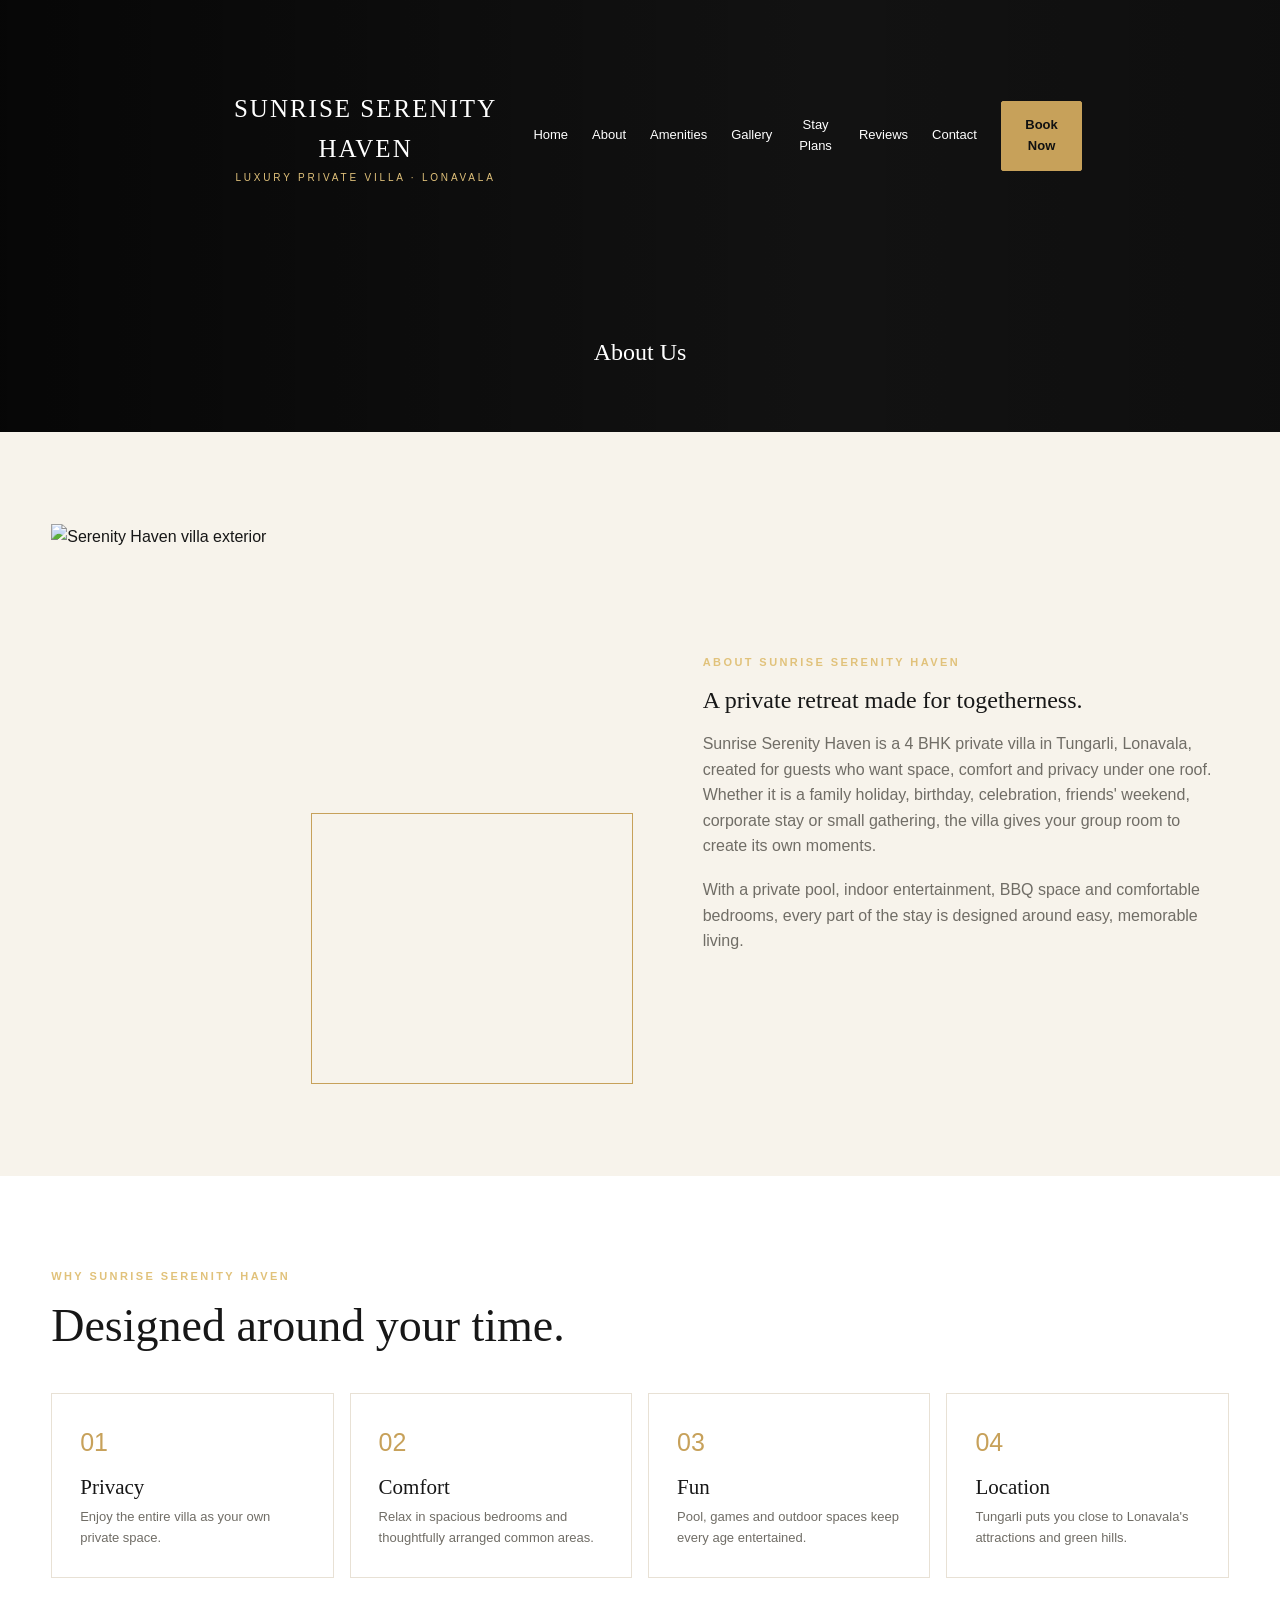
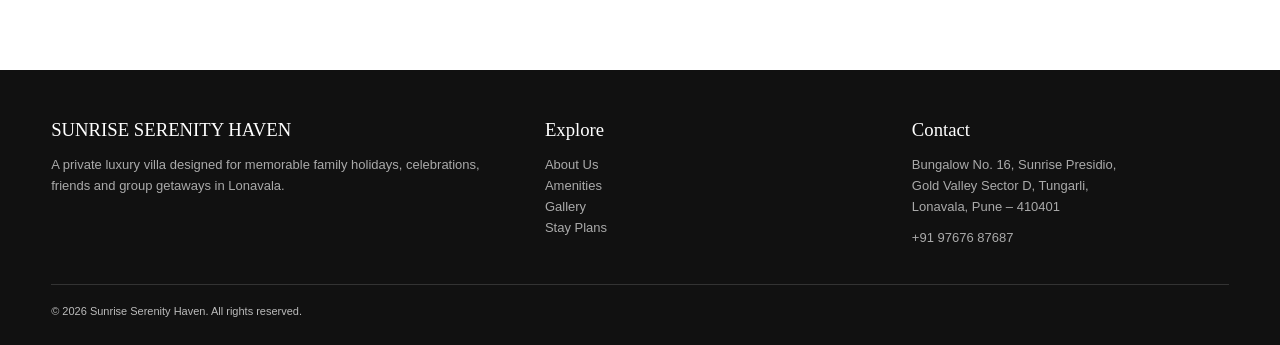
==== about.html @ 96540c73 "Add files via upload" ====
<!doctype html>
<html lang="en">

<head>
    <meta charset="utf-8">
    <meta name="viewport" content="width=device-width,initial-scale=1">
    <title>About Us |Sunrise Serenity Haven</title>
    <meta name="description" content="Serenity Haven — premium private villa in Tungarli, Lonavala.">
    <link rel="stylesheet" href="style.css">
</head>

<body>

    <section class="page-hero">

        <div class="nav">
            <div class="container nav-inner">

                <a class="logo" href="index.html">
                    SUNRISE SERENITY HAVEN
                    <small>LUXURY PRIVATE VILLA · LONAVALA</small>
                </a>

                <div class="menu">

                    <a href="index.html" class="">Home</a>

                    <a href="about.html" class="active">About</a>

                    <a href="amenities.html" class="">Amenities</a>

                    <a href="gallery.html" class="">Gallery</a>

                    <a href="plans.html" class="">Stay Plans</a>

                    <a href="reviews.html" class="">Reviews</a>

                    <a href="contact.html" class="">Contact</a>

                    <a class="btn" href="contact.html">Book Now</a>

                </div>

            </div>
        </div>

        <div>

            <!-- <div class="eyebrow">Serenity Haven</div> -->

            <h2>About Us</h2>

            <!-- <p>Private luxury stay in the heart of Lonavala</p> -->

        </div>

    </section>


    <section class="section">

        <div class="container grid2">

            <div class="photo-stack">

                <img src="assets/villa-exterior.jpeg" alt="Serenity Haven villa exterior">

            </div>

            <div>

                <div class="eyebrow">About Sunrise Serenity Haven</div>

                <h2>A private retreat made for togetherness.</h2>

                <p style="margin:18px 0;color:var(--muted)">
                    Sunrise Serenity Haven is a 4 BHK private villa in Tungarli, Lonavala,
                    created for guests who want space, comfort and privacy under one roof.
                    Whether it is a family holiday, birthday, celebration, friends'
                    weekend, corporate stay or small gathering, the villa gives your
                    group room to create its own moments.
                </p>

                <p style="color:var(--muted)">
                    With a private pool, indoor entertainment, BBQ space and comfortable
                    bedrooms, every part of the stay is designed around easy,
                    memorable living.
                </p>

            </div>

        </div>

    </section>


    <section class="section alt">

        <div class="container">

            <div class="section-head">

                <div>

                    <div class="eyebrow">Why Sunrise Serenity Haven</div>

                    <h2>Designed around your time.</h2>

                </div>

            </div>


            <div class="cards">

                <div class="card">

                    <div class="icon">01</div>

                    <h3>Privacy</h3>

                    <p>
                        Enjoy the entire villa as your own private space.
                    </p>

                </div>


                <div class="card">

                    <div class="icon">02</div>

                    <h3>Comfort</h3>

                    <p>
                        Relax in spacious bedrooms and thoughtfully arranged
                        common areas.
                    </p>

                </div>


                <div class="card">

                    <div class="icon">03</div>

                    <h3>Fun</h3>

                    <p>
                        Pool, games and outdoor spaces keep every age entertained.
                    </p>

                </div>


                <div class="card">

                    <div class="icon">04</div>

                    <h3>Location</h3>

                    <p>
                        Tungarli puts you close to Lonavala's attractions
                        and green hills.
                    </p>

                </div>

            </div>

        </div>

    </section>


    <footer class="footer">

        <div class="container footer-grid">

            <div>

                <h3>SUNRISE SERENITY HAVEN</h3>

                <p>
                    A private luxury villa designed for memorable family holidays,
                    celebrations, friends and group getaways in Lonavala.
                </p>

            </div>


            <div>

                <h3>Explore</h3>

                <p>

                    <a href="about.html">About Us</a>
                    <br>

                    <a href="amenities.html">Amenities</a>
                    <br>

                    <a href="gallery.html">Gallery</a>
                    <br>

                    <a href="plans.html">Stay Plans</a>

                </p>

            </div>


            <div>

                <h3>Contact</h3>

                <p>
                    Bungalow No. 16, Sunrise Presidio,
                    <br>
                    Gold Valley Sector D, Tungarli,
                    <br>
                    Lonavala, Pune – 410401
                </p>

                <p style="margin-top:10px">
                    +91 97676 87687
                </p>

            </div>

        </div>


        <div class="container copyright">

            © 2026 Sunrise Serenity Haven. All rights reserved.

        </div>

    </footer>


    <script src="script.js"></script>

</body>

</html>
---- style.css ----
:root {
    --ink: #171717;
    --cream: #f7f3eb;
    --gold: #c7a15a;
    --gold2: #e1c27b;
    --white: #fff;
    --muted: #706d66;
    --line: #ded8cc;
}

* {
    box-sizing: border-box;
    margin: 0;
    padding: 0;
}

html {
    scroll-behavior: smooth;
}

body {
    font-family: Inter, Arial, sans-serif;
    color: var(--ink);
    background: var(--cream);
    line-height: 1.6;
}

h1,
h2,
h3 {
    font-family: Georgia, 'Times New Roman', serif;
    font-weight: 500;
    line-height: 1.1;
}

a {
    text-decoration: none;
    color: inherit;
}

img {
    display: block;
    width: 100%;
    object-fit: cover;
}

.container {
    width: min(1180px, 92%);
    margin: auto;
}

/* =========================
   NAVIGATION
========================= */

.nav {
    position: absolute;
    z-index: 20;
    top: 0;
    left: 0;
    right: 0;
    color: white;
    padding: 22px 0;
}

.nav-inner {
    display: flex;
    align-items: center;
    justify-content: space-between;
}

.logo {
    font-family: Georgia, serif;
    font-size: 25px;
    letter-spacing: 0.08em;
}

.logo small {
    display: block;
    font: 10px Inter, sans-serif;
    letter-spacing: 0.28em;
    color: var(--gold2);
    margin-top: 3px;
}

.menu {
    display: flex;
    gap: 24px;
    align-items: center;
    font-size: 13px;
}

.menu a:hover {
    color: var(--gold2);
}

/* =========================
   BUTTONS
========================= */

.btn {
    display: inline-flex;
    align-items: center;
    justify-content: center;
    gap: 8px;
    padding: 13px 20px;
    border-radius: 2px;
    background: var(--gold);
    color: #111;
    font-weight: 700;
    font-size: 13px;
    border: 1px solid var(--gold);
    transition: 0.25s;
    cursor: pointer;
}

.btn:hover {
    background: var(--gold2);
    transform: translateY(-1px);
}

.btn.dark {
    background: #171717;
    color: #fff;
    border-color: #171717;
}

.btn.outline {
    background: transparent;
    color: inherit;
    border-color: currentColor;
}

/* =========================
   HERO SECTION
========================= */

.hero {
    min-height: 92vh;
    display: grid;
    place-items: center;
    position: relative;
    color: #fff;
    background: #222 url('assets/villa-exterior.jpeg') center / cover no-repeat;
}

.hero:after,
.page-hero:after {
    content: "";
    position: absolute;
    inset: 0;
    background: linear-gradient(
        90deg,
        rgba(0, 0, 0, 0.72),
        rgba(0, 0, 0, 0.22) 65%,
        rgba(0, 0, 0, 0.38)
    );
}

.hero-content {
    position: relative;
    z-index: 2;
    width: min(1180px, 92%);
    padding-top: 100px;
}

.eyebrow {
    text-transform: uppercase;
    letter-spacing: 0.22em;
    font-size: 11px;
    color: var(--gold2);
    font-weight: 700;
    margin-bottom: 15px;
}

.hero h1 {
    font-size: clamp(46px, 7vw, 86px);
    max-width: 760px;
}

.hero p {
    max-width: 610px;
    margin: 20px 0 28px;
    color: #eee;
    font-size: 17px;
}

.actions {
    display: flex;
    gap: 12px;
    flex-wrap: wrap;
}

/* =========================
   BOOKING BAR
========================= */

.booking-bar {
    position: relative;
    z-index: 4;
    margin: -46px auto 0;
    width: min(1000px, 90%);
    background: #fff;
    box-shadow: 0 18px 50px #0002;
    display: grid;
    grid-template-columns: repeat(3, 1fr) auto;
}

.booking-bar .field {
    padding: 18px 20px;
    border-right: 1px solid var(--line);
}

.field span {
    display: block;
    font-size: 10px;
    text-transform: uppercase;
    letter-spacing: 0.15em;
    color: var(--muted);
    font-weight: 700;
}

.field strong {
    display: block;
    margin-top: 4px;
    font-size: 14px;
}

/* =========================
   SECTIONS
========================= */

.section {
    padding: 92px 0;
}

.section.alt {
    background: #fff;
}

.section-head {
    display: flex;
    justify-content: space-between;
    gap: 30px;
    align-items: end;
    margin-bottom: 42px;
}

.section-head h2 {
    font-size: 46px;
}

.section-head p {
    max-width: 520px;
    color: var(--muted);
}

/* =========================
   TWO COLUMN
========================= */

.grid2 {
    display: grid;
    grid-template-columns: 1.05fr 0.95fr;
    gap: 70px;
    align-items: center;
}

.photo-stack {
    position: relative;
    padding: 0 40px 40px 0;
}

.photo-stack img {
    height: 520px;
    position: relative;
    z-index: 1;
}

.photo-stack:after {
    content: "";
    position: absolute;
    right: 0;
    bottom: 0;
    width: 55%;
    height: 48%;
    border: 1px solid var(--gold);
    z-index: 0;
}

/* =========================
   STATS
========================= */

.stats {
    display: grid;
    grid-template-columns: repeat(3, 1fr);
    gap: 1px;
    background: var(--line);
    margin-top: 28px;
}

.stat {
    background: #fff;
    padding: 24px;
    text-align: center;
}

.stat b {
    display: block;
    font: 34px Georgia;
}

.stat span {
    font-size: 11px;
    color: var(--muted);
    text-transform: uppercase;
    letter-spacing: 0.12em;
}

/* =========================
   CARDS
========================= */

.cards {
    display: grid;
    grid-template-columns: repeat(4, 1fr);
    gap: 16px;
}

.card {
    background: #fff;
    border: 1px solid #e8e1d5;
    padding: 28px;
    min-height: 180px;
}

.icon {
    font-size: 25px;
    color: var(--gold);
    margin-bottom: 14px;
}

.card h3 {
    font-size: 21px;
    margin-bottom: 8px;
}

.card p {
    font-size: 13px;
    color: var(--muted);
}

/* =========================
   GALLERY
========================= */

.gallery {
    display: grid;
    grid-template-columns: 1.2fr 0.8fr 0.8fr;
    grid-auto-rows: 260px;
    gap: 10px;
}

.gallery img {
    height: 100%;
}

.gallery .tall {
    grid-row: span 2;
}

.gallery .wide {
    grid-column: span 2;
}

/* =========================
   PLANS
========================= */

.plans {
    display: grid;
    grid-template-columns: repeat(3, 1fr);
    gap: 18px;
}

.plan {
    background: #fff;
    border: 1px solid #ddd3c3;
    padding: 34px;
    position: relative;
}

.plan.featured {
    border: 2px solid var(--gold);
    transform: translateY(-8px);
}

.badge {
    position: absolute;
    right: 18px;
    top: 18px;
    background: var(--gold);
    padding: 5px 9px;
    font-size: 9px;
    letter-spacing: 0.15em;
    font-weight: 800;
}

.plan h3 {
    font-size: 28px;
}

.price {
    font-size: 32px;
    font-weight: 800;
    margin: 18px 0;
}

.plan ul {
    list-style: none;
    margin: 20px 0;
}

.plan li {
    padding: 8px 0;
    border-bottom: 1px solid #eee;
    font-size: 13px;
}

/* =========================
   REVIEWS
========================= */

.review {
    background: #171717;
    color: #fff;
    padding: 75px 8%;
    text-align: center;
}

.stars {
    color: var(--gold2);
    letter-spacing: 5px;
}

.review blockquote {
    font: 30px Georgia;
    max-width: 850px;
    margin: 20px auto;
}

.review cite {
    font-size: 11px;
    letter-spacing: 0.16em;
    text-transform: uppercase;
    color: #bbb;
}

/* =========================
   CTA
========================= */

.cta {
    background: #171717;
    color: #fff;
    padding: 60px;
}

.cta-inner {
    display: flex;
    justify-content: space-between;
    align-items: center;
    gap: 25px;
}

.cta h2 {
    font-size: 40px;
}

/* =========================
   FOOTER
========================= */

.footer {
    background: #111;
    color: #bbb;
    padding: 50px 0 25px;
}

.footer-grid {
    display: grid;
    grid-template-columns: 1.4fr 1fr 1fr;
    gap: 50px;
}

.footer h3 {
    color: #fff;
    margin-bottom: 15px;
}

.footer p,
.footer a {
    font-size: 13px;
    color: #aaa;
}

.copyright {
    border-top: 1px solid #333;
    margin-top: 35px;
    padding-top: 18px;
    font-size: 11px;
}

/* =========================
   PAGE HERO
========================= */

.page-hero {
    min-height: 48vh;
    background: #171717 url('assets/villa-exterior.jpeg') center / cover;
    position: relative;
    color: #fff;
    display: grid;
    place-items: center;
    text-align: center;
}

.page-hero > div {
    position: relative;
    z-index: 2;
}

.page-hero h1 {
    font-size: 64px;
}

.page-hero p {
    margin-top: 12px;
    color: #ddd;
}

/* =========================
   FORM
========================= */

.form {
    background: #fff;
    padding: 35px;
    box-shadow: 0 12px 35px #0001;
}

.form-grid {
    display: grid;
    grid-template-columns: 1fr 1fr;
    gap: 16px;
}

.input {
    display: flex;
    flex-direction: column;
    gap: 6px;
}

.input.full {
    grid-column: 1 / -1;
}

.input label {
    font-size: 11px;
    text-transform: uppercase;
    letter-spacing: 0.1em;
    color: var(--muted);
    font-weight: 700;
}

.input input,
.input textarea,
.input select {
    padding: 13px;
    border: 1px solid #ddd;
    background: #faf9f6;
    font: 14px Inter;
}

.input textarea {
    min-height: 120px;
    resize: vertical;
}

/* =========================
   CONTACT
========================= */

.contact-grid {
    display: grid;
    grid-template-columns: 0.85fr 1.15fr;
    gap: 40px;
}

.contact-box {
    background: #171717;
    color: #fff;
    padding: 38px;
}

.contact-item {
    padding: 17px 0;
    border-bottom: 1px solid #333;
}

.contact-item span {
    display: block;
    color: #999;
    font-size: 10px;
    text-transform: uppercase;
    letter-spacing: 0.15em;
}

.contact-item strong {
    display: block;
    margin-top: 4px;
}

/* =========================
   TABLET
========================= */

@media (max-width: 850px) {

    .menu {
        display: none;
    }

    .hero {
        min-height: 80vh;
    }

    .hero h1 {
        font-size: 48px;
    }

    .hero p {
        font-size: 15px;
    }

    .booking-bar {
        grid-template-columns: 1fr;
        margin-top: -20px;
    }

    .booking-bar .field {
        border-right: 0;
        border-bottom: 1px solid var(--line);
    }

    .section {
        padding: 65px 0;
    }

    .grid2,
    .contact-grid {
        grid-template-columns: 1fr;
        gap: 35px;
    }

    .cards {
        grid-template-columns: 1fr 1fr;
    }

    .gallery {
        grid-template-columns: 1fr 1fr;
        grid-auto-rows: 190px;
    }

    .gallery .wide {
        grid-column: span 2;
    }

    .plans {
        grid-template-columns: 1fr;
    }

    .plan.featured {
        transform: none;
    }

    .section-head {
        display: block;
    }

    .section-head h2 {
        font-size: 38px;
        margin-bottom: 12px;
    }

    .cta-inner {
        display: block;
    }

    .cta h2 {
        font-size: 32px;
        margin-bottom: 20px;
    }

    .footer-grid {
        grid-template-columns: 1fr 1fr;
    }
}

/* =========================
   MOBILE
========================= */

@media (max-width: 520px) {

    .logo {
        font-size: 20px;
    }

    .hero h1 {
        font-size: 40px;
    }

    .cards,
    .form-grid,
    .gallery {
        grid-template-columns: 1fr;
    }

    .gallery .wide {
        grid-column: auto;
    }

    .gallery .tall {
        grid-row: auto;
    }

    .photo-stack {
        padding-right: 15px;
        padding-bottom: 15px;
    }

    .photo-stack img {
        height: 380px;
    }

    .stats {
        grid-template-columns: 1fr;
    }

    .footer-grid {
        grid-template-columns: 1fr;
    }

    .page-hero h1 {
        font-size: 45px;
    }
    
}
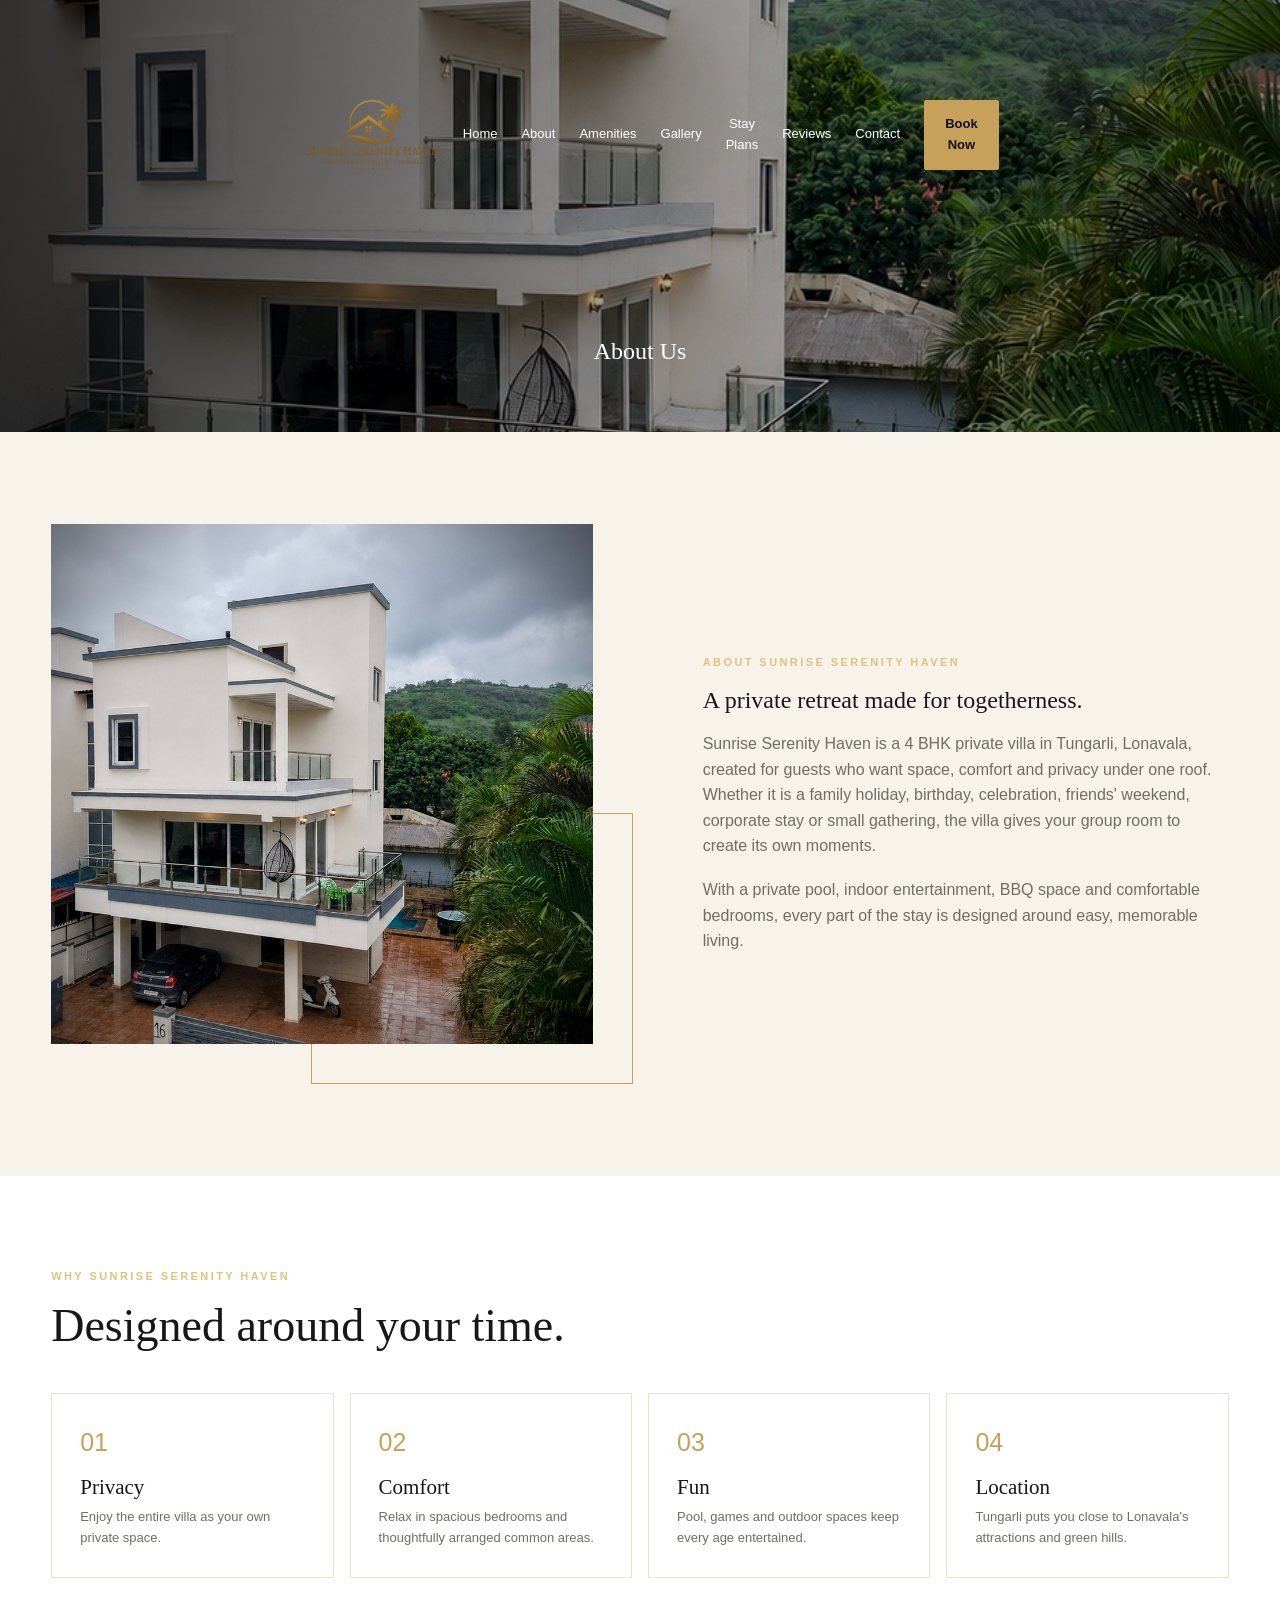
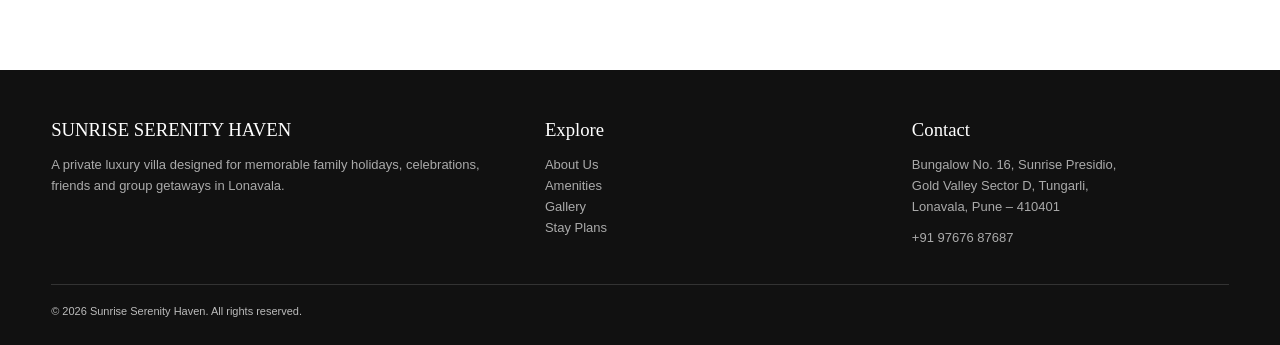
==== commit 28b51ef2: "Update about.html" ====
--- a/about.html
+++ b/about.html
@@ -6,6 +6,8 @@
     <meta name="viewport" content="width=device-width,initial-scale=1">
     <title>About Us |Sunrise Serenity Haven</title>
     <meta name="description" content="Serenity Haven — premium private villa in Tungarli, Lonavala.">
+    <link rel="icon" type="image/png" href="./assets/logo.png">
+    <link rel="apple-touch-icon" href="./assets/logo.png">
     <link rel="stylesheet" href="style.css">
 </head>
 
@@ -16,9 +18,9 @@
         <div class="nav">
             <div class="container nav-inner">
 
-                <a class="logo" href="index.html">
-                    SUNRISE SERENITY HAVEN
-                    <small>LUXURY PRIVATE VILLA · LONAVALA</small>
+               <a class="logo" href="index.html">
+                 <img src="assets/logo.png"
+                         alt="Sunrise Serenity Haven">
                 </a>
 
                 <div class="menu">
--- a/style.css
+++ b/style.css
@@ -757,4 +757,9 @@
         font-size: 45px;
     }
     
-}+}
+.logo img {
+    width: 180px;
+    height: auto;
+    display: block;
+}
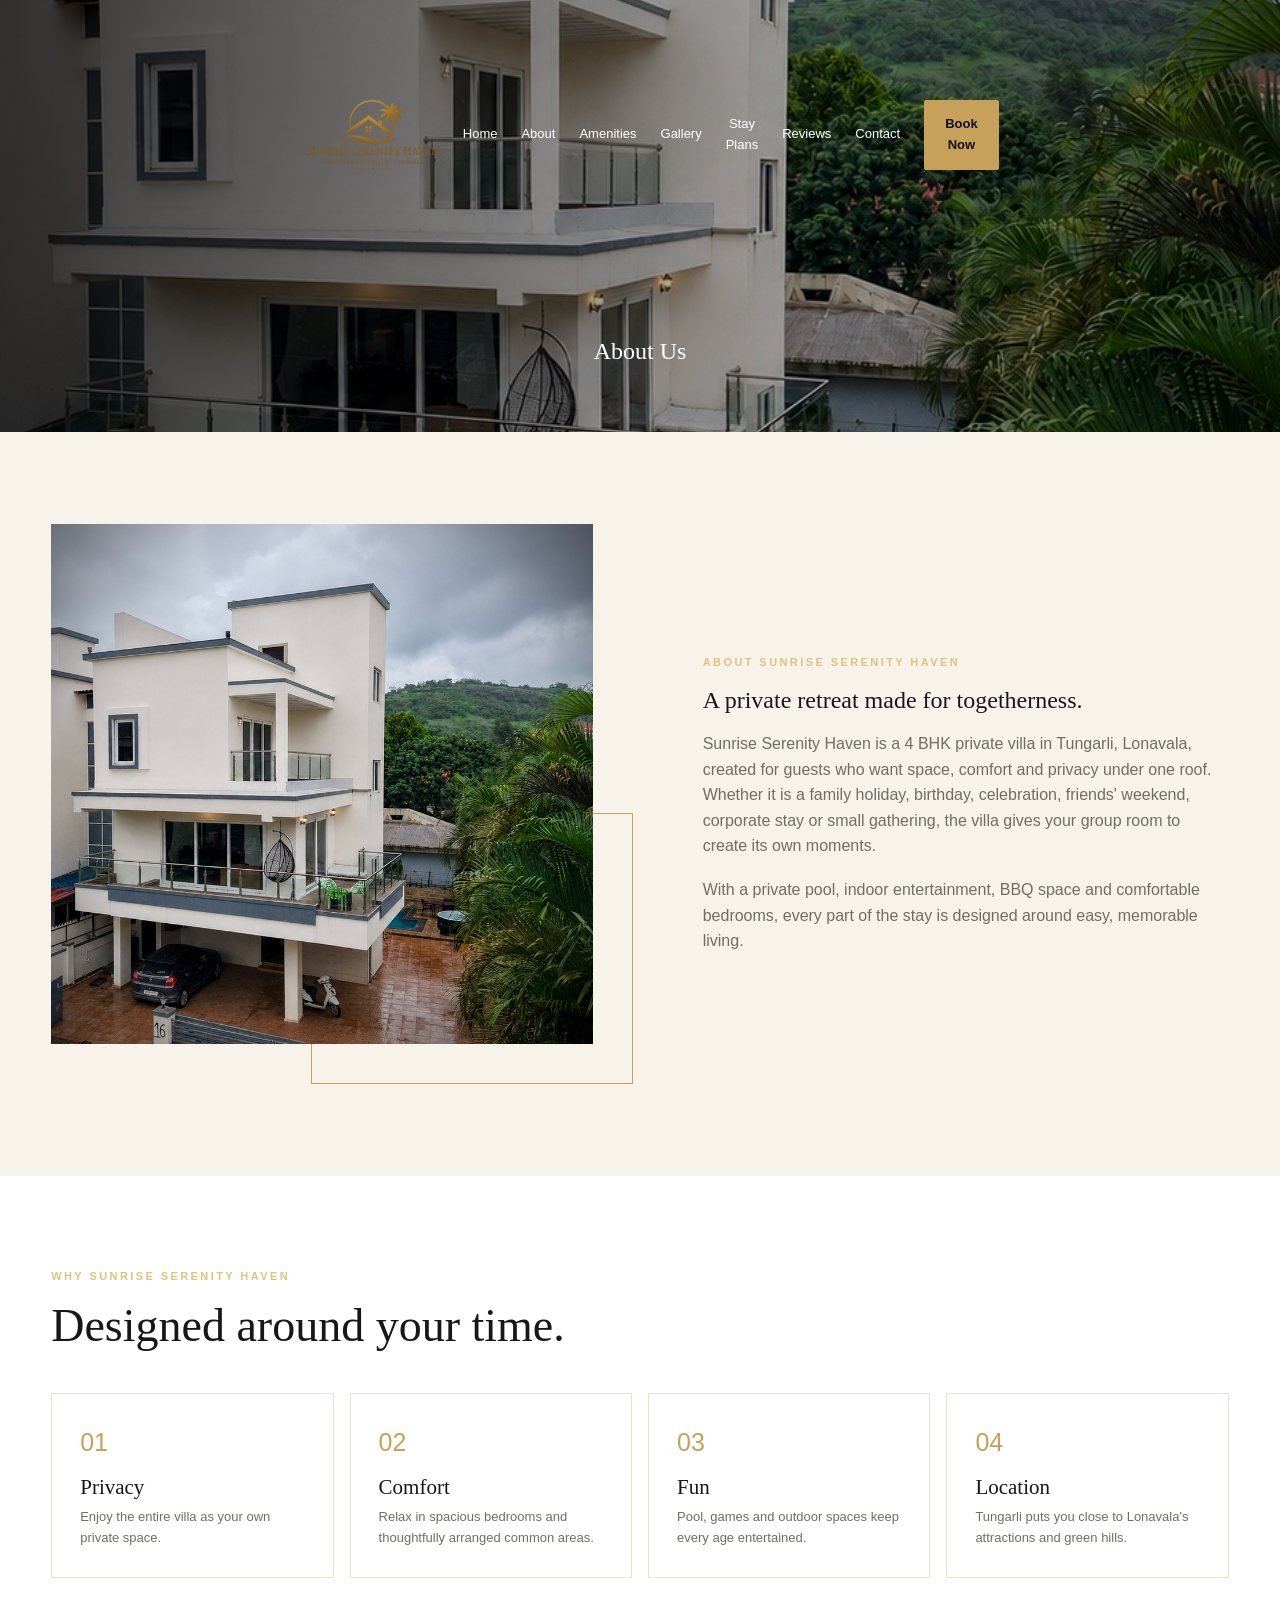
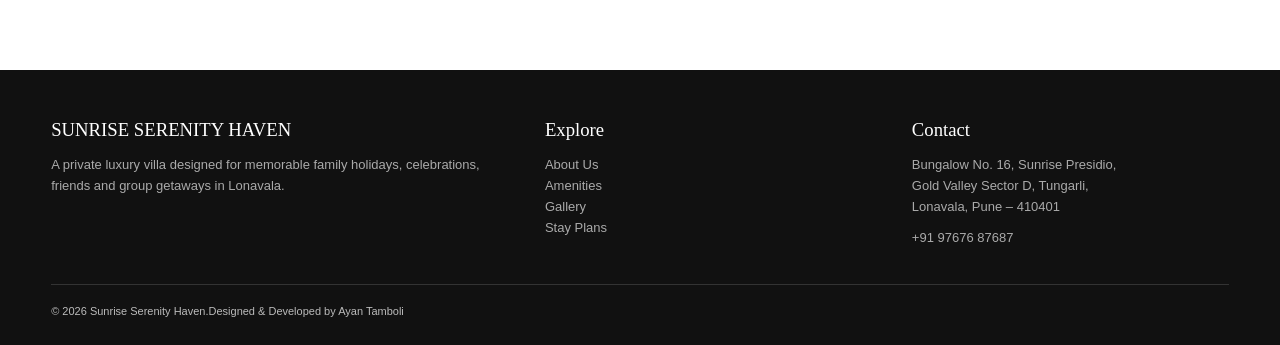
==== commit 007eba00: "Update footer copyright information" ====
--- a/about.html
+++ b/about.html
@@ -236,7 +236,7 @@
 
         <div class="container copyright">
 
-            © 2026 Sunrise Serenity Haven. All rights reserved.
+            © 2026 Sunrise Serenity Haven.Designed & Developed by Ayan Tamboli
 
         </div>
 
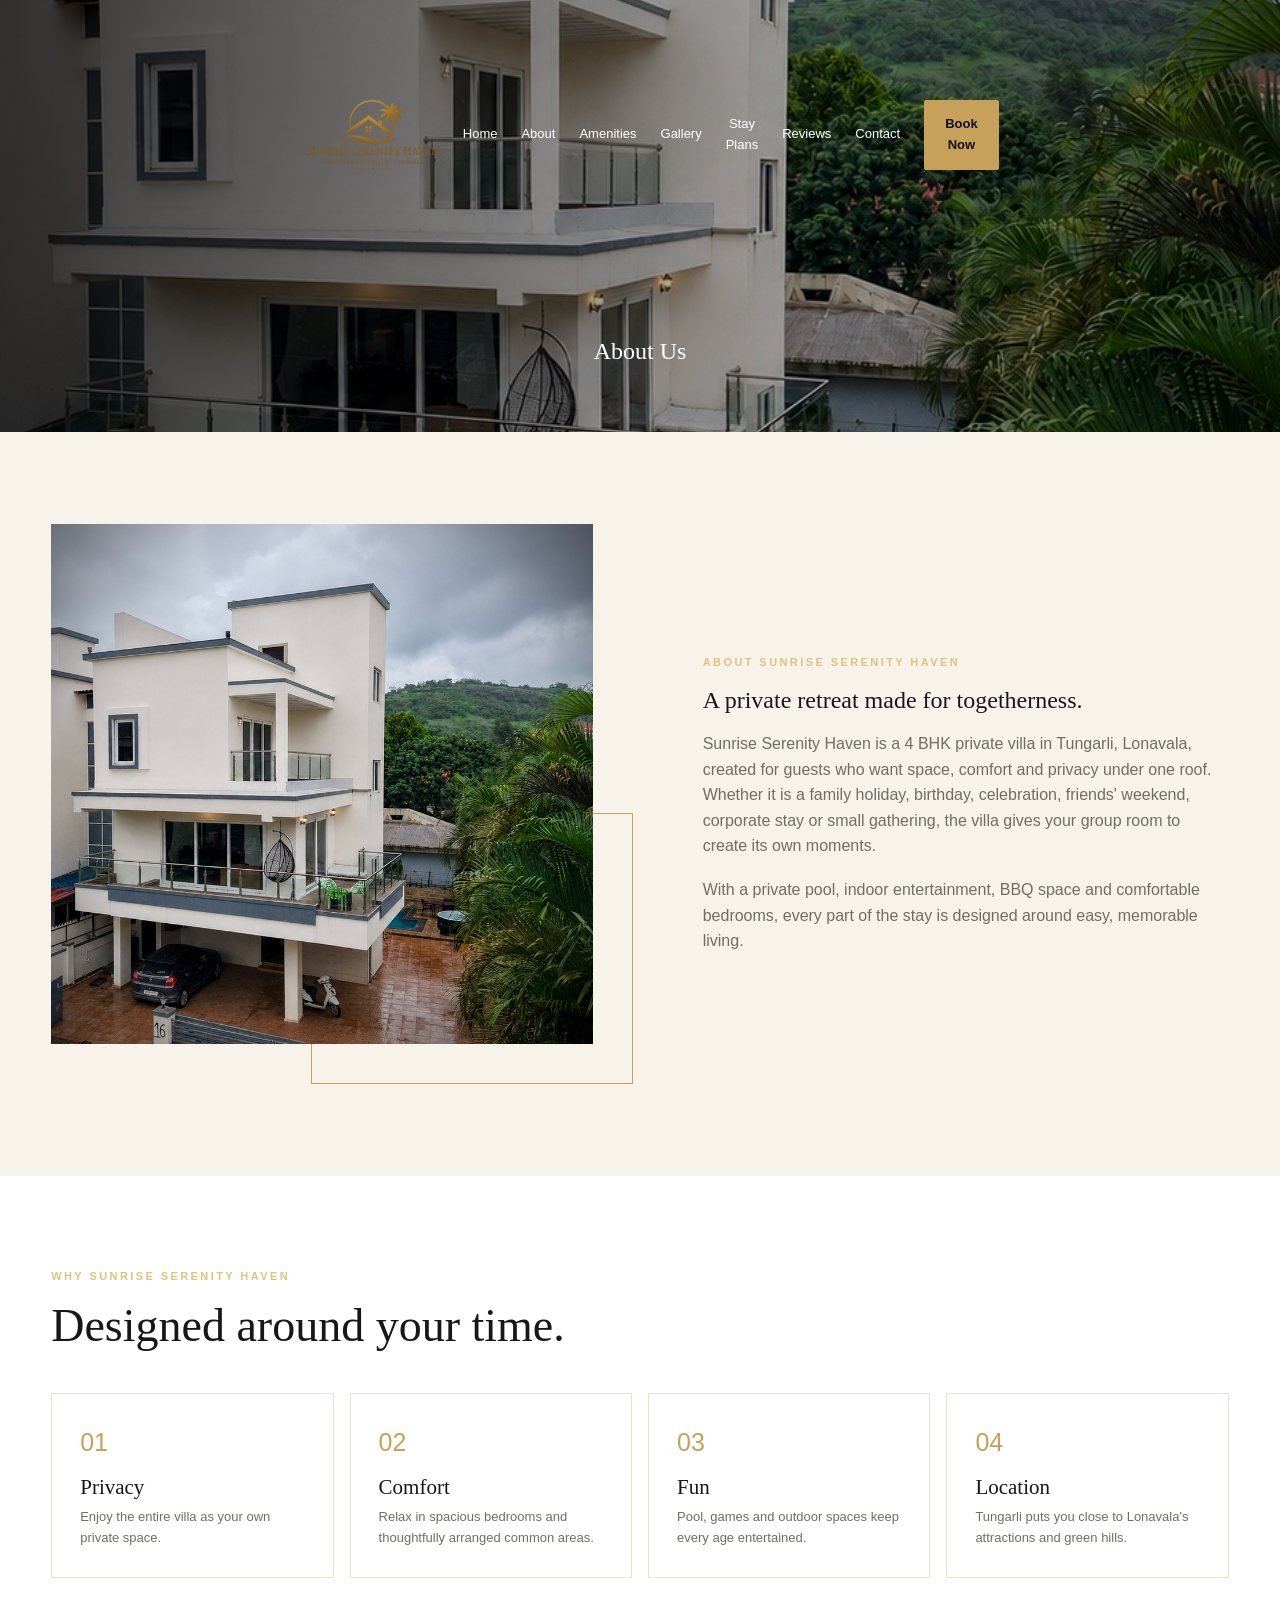
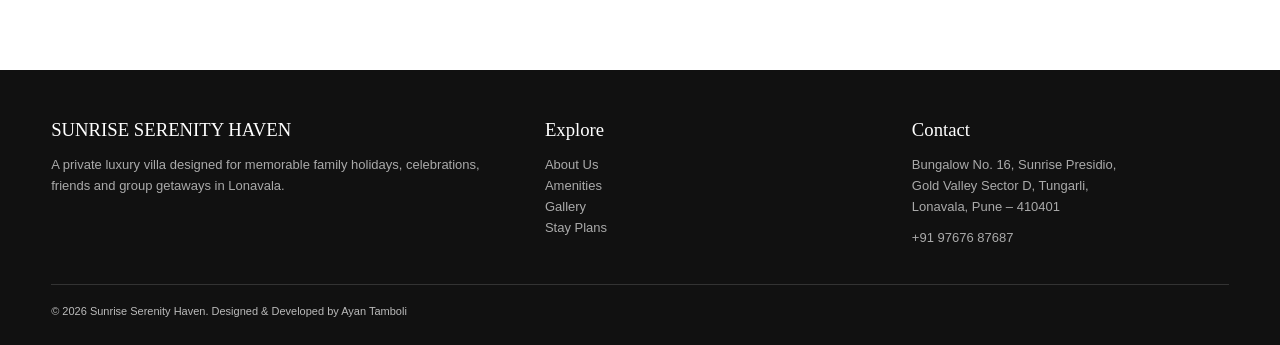
==== commit f59c649f: "Fix formatting of copyright notice in about.html" ====
--- a/about.html
+++ b/about.html
@@ -236,7 +236,7 @@
 
         <div class="container copyright">
 
-            © 2026 Sunrise Serenity Haven.Designed & Developed by Ayan Tamboli
+            © 2026 Sunrise Serenity Haven. Designed & Developed by Ayan Tamboli
 
         </div>
 
